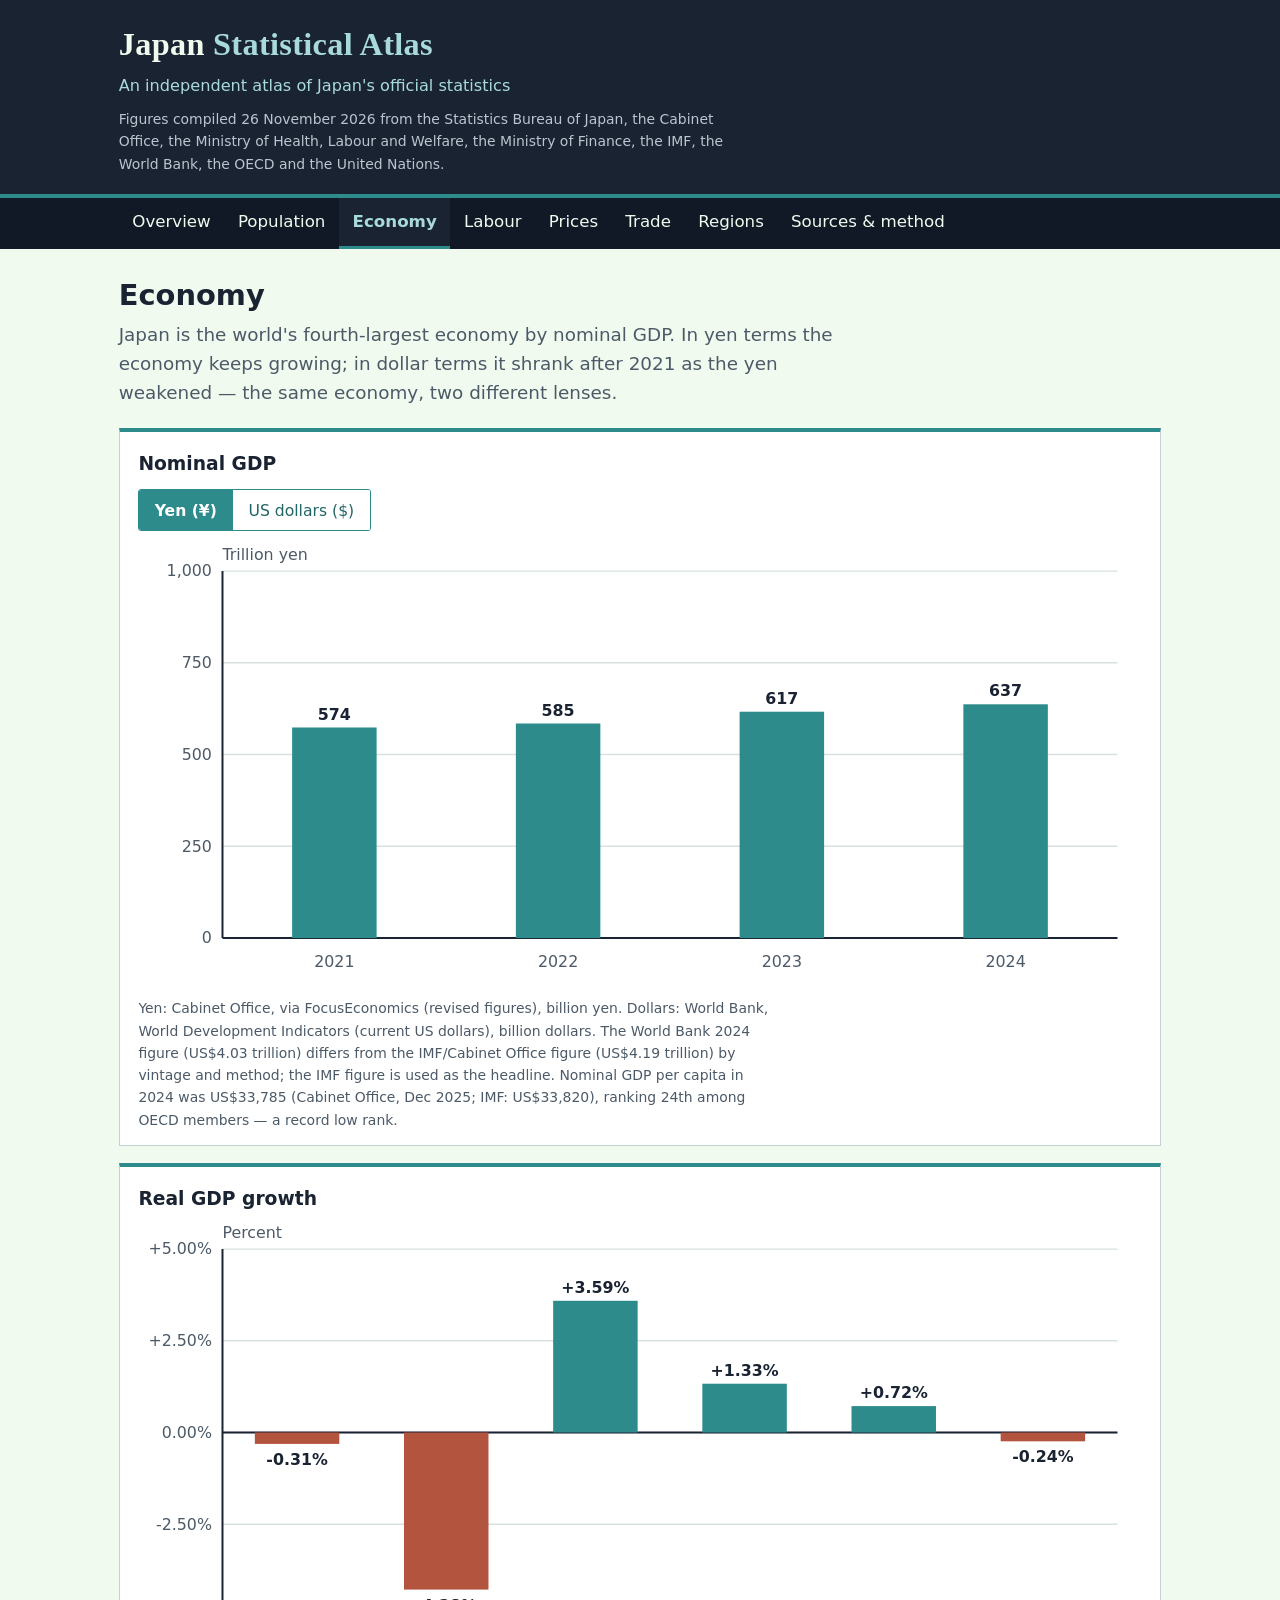
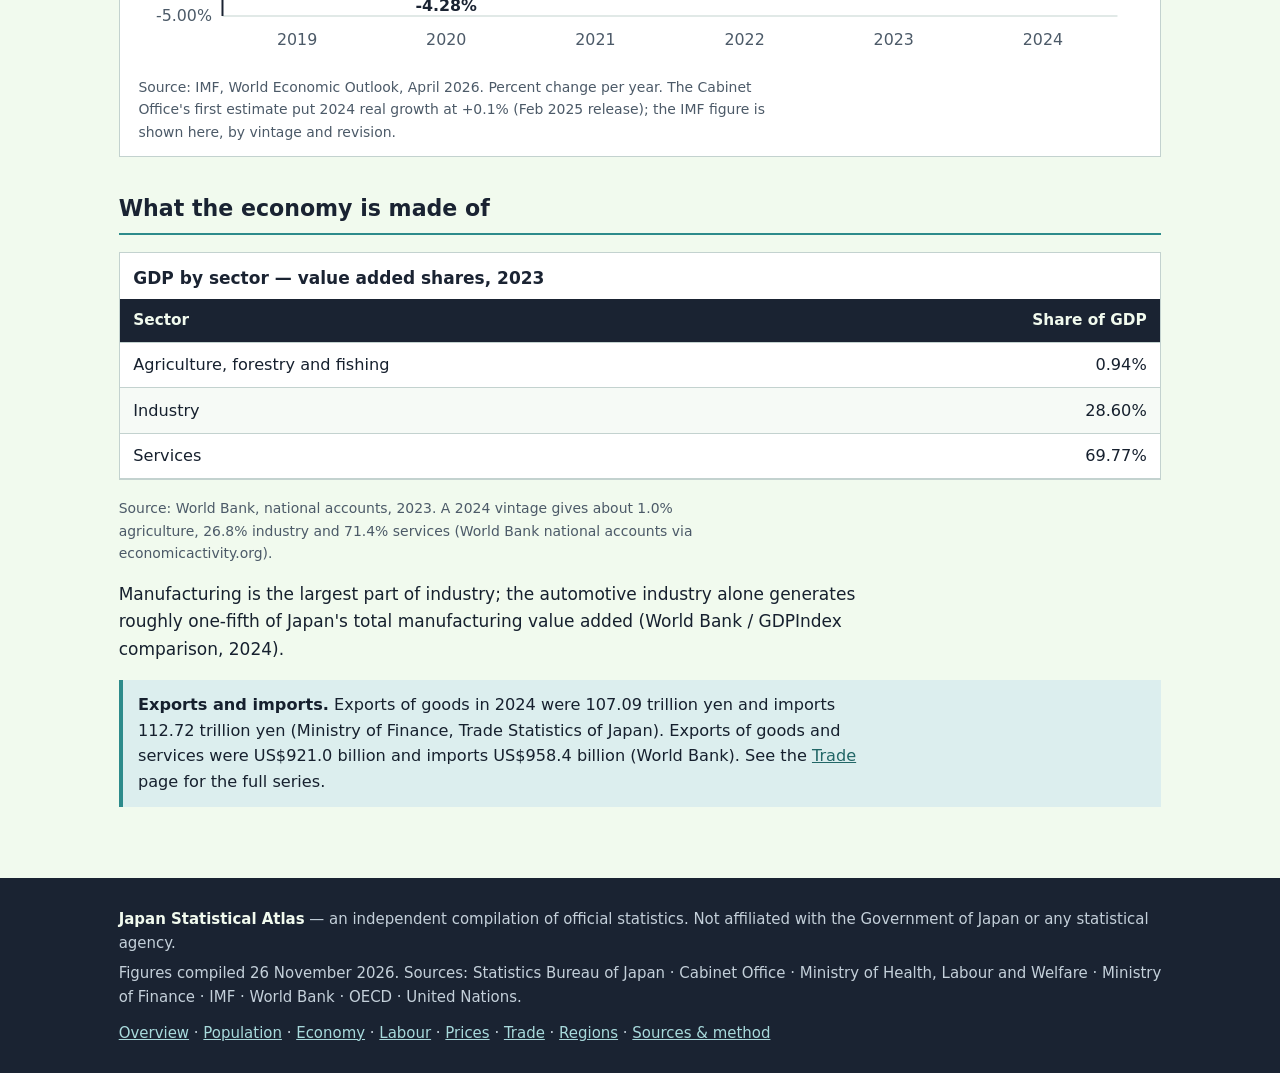
==== app/economy.html @ 835d867d "Japan Statistical Atlas: national statistics site (overview, population, economy, labour, prices, tr" ====
<!DOCTYPE html>
<html lang="en">
<head>
<meta charset="utf-8">
<meta name="viewport" content="width=device-width, initial-scale=1">
<title>Economy — Japan Statistical Atlas</title>
<link rel="stylesheet" href="style.css">
</head>
<body>
<header class="masthead">
  <div class="wrap">
    <p class="wordmark">Japan <span class="atlas">Statistical Atlas</span></p>
    <p class="tagline">An independent atlas of Japan's official statistics</p>
    <p class="meta">Figures compiled 26 November 2026 from the Statistics Bureau of Japan, the Cabinet Office, the Ministry of Health, Labour and Welfare, the Ministry of Finance, the IMF, the World Bank, the OECD and the United Nations.</p>
  </div>
</header>
<nav class="mainnav" aria-label="Main navigation">
  <div class="wrap">
    <button class="nav-toggle" type="button" aria-expanded="false">Menu ☰</button>
    <ul class="nav-list">
      <li><a href="index.html">Overview</a></li>
      <li><a href="population.html">Population</a></li>
      <li><a href="economy.html" aria-current="page">Economy</a></li>
      <li><a href="labour.html">Labour</a></li>
      <li><a href="prices.html">Prices</a></li>
      <li><a href="trade.html">Trade</a></li>
      <li><a href="regions.html">Regions</a></li>
      <li><a href="sources.html">Sources &amp; method</a></li>
    </ul>
  </div>
</nav>
<main>
  <div class="wrap">
    <h1>Economy</h1>
    <p class="lede">Japan is the world's fourth-largest economy by nominal GDP. In yen terms the economy keeps growing; in dollar terms it shrank after 2021 as the yen weakened — the same economy, two different lenses.</p>

    <div class="chart-box">
      <h3>Nominal GDP</h3>
      <div class="seg" id="seg-gdp" role="group" aria-label="Choose currency">
        <button type="button" data-mode="jpy" aria-pressed="true">Yen (¥)</button>
        <button type="button" data-mode="usd" aria-pressed="false">US dollars ($)</button>
      </div>
      <div id="chart-gdp"></div>
      <p class="src">Yen: Cabinet Office, via FocusEconomics (revised figures), billion yen. Dollars: World Bank, World Development Indicators (current US dollars), billion dollars. The World Bank 2024 figure (US$4.03 trillion) differs from the IMF/Cabinet Office figure (US$4.19 trillion) by vintage and method; the IMF figure is used as the headline. Nominal GDP per capita in 2024 was US$33,785 (Cabinet Office, Dec 2025; IMF: US$33,820), ranking 24th among OECD members — a record low rank.</p>
    </div>

    <div class="chart-box">
      <h3>Real GDP growth</h3>
      <div id="chart-growth"></div>
      <p class="src">Source: IMF, World Economic Outlook, April 2026. Percent change per year. The Cabinet Office's first estimate put 2024 real growth at +0.1% (Feb 2025 release); the IMF figure is shown here, by vintage and revision.</p>
    </div>

    <h2>What the economy is made of</h2>
    <div class="table-scroll">
      <table>
        <caption>GDP by sector — value added shares, 2023</caption>
        <thead><tr><th>Sector</th><th class="num">Share of GDP</th></tr></thead>
        <tbody>
          <tr><td>Agriculture, forestry and fishing</td><td class="num">0.94%</td></tr>
          <tr><td>Industry</td><td class="num">28.60%</td></tr>
          <tr><td>Services</td><td class="num">69.77%</td></tr>
        </tbody>
      </table>
    </div>
    <p class="src">Source: World Bank, national accounts, 2023. A 2024 vintage gives about 1.0% agriculture, 26.8% industry and 71.4% services (World Bank national accounts via economicactivity.org).</p>
    <p>Manufacturing is the largest part of industry; the automotive industry alone generates roughly one-fifth of Japan's total manufacturing value added (World Bank / GDPIndex comparison, 2024).</p>

    <div class="note">
      <p><strong>Exports and imports.</strong> Exports of goods in 2024 were 107.09 trillion yen and imports 112.72 trillion yen (Ministry of Finance, Trade Statistics of Japan). Exports of goods and services were US$921.0 billion and imports US$958.4 billion (World Bank). See the <a href="trade.html">Trade</a> page for the full series.</p>
    </div>
  </div>
</main>
<footer class="site-footer">
  <div class="wrap">
    <p><strong>Japan Statistical Atlas</strong> — an independent compilation of official statistics. Not affiliated with the Government of Japan or any statistical agency.</p>
    <p>Figures compiled 26 November 2026. Sources: Statistics Bureau of Japan · Cabinet Office · Ministry of Health, Labour and Welfare · Ministry of Finance · IMF · World Bank · OECD · United Nations.</p>
    <nav aria-label="Footer navigation"><a href="index.html">Overview</a> · <a href="population.html">Population</a> · <a href="economy.html">Economy</a> · <a href="labour.html">Labour</a> · <a href="prices.html">Prices</a> · <a href="trade.html">Trade</a> · <a href="regions.html">Regions</a> · <a href="sources.html">Sources &amp; method</a></nav>
  </div>
</footer>
<script src="data.js"></script>
<script src="site.js"></script>
</body>
</html>
---- app/style.css ----
/* Japan Statistical Atlas — Ocean Depths theme.
   Deep Navy #1a2332, Teal #2d8b8b, Seafoam #a8dadc, Cream #f1faee.
   System fonts only. No external resources. */
:root {
  --navy: #1a2332;
  --navy-deep: #111927;
  --teal: #2d8b8b;
  --teal-dark: #216666;
  --seafoam: #a8dadc;
  --seafoam-pale: #dceeee;
  --cream: #f1faee;
  --paper: #ffffff;
  --ink: #16202e;
  --muted: #4c5a68;
  --line: #c3d2cf;
  --serif: Georgia, "Times New Roman", serif;
  --sans: "DejaVu Sans", system-ui, -apple-system, "Segoe UI", sans-serif;
}
* { box-sizing: border-box; }
html { font-size: 17px; }
body {
  margin: 0;
  font-family: var(--sans);
  font-size: 1rem;
  line-height: 1.6;
  color: var(--ink);
  background: var(--cream);
}
a { color: var(--teal-dark); }
a:focus-visible, button:focus-visible, input:focus-visible, th:focus-visible {
  outline: 3px solid var(--teal);
  outline-offset: 2px;
}

/* Masthead */
.masthead {
  background: var(--navy);
  color: var(--cream);
  border-bottom: 4px solid var(--teal);
}
.masthead .wrap { padding-top: 1.1rem; padding-bottom: 1.1rem; }
.wordmark {
  font-family: var(--serif);
  font-size: 1.9rem;
  font-weight: 700;
  letter-spacing: .01em;
  margin: 0;
  color: var(--cream);
}
.wordmark .atlas { color: var(--seafoam); }
.tagline {
  margin: .15rem 0 0;
  font-size: .95rem;
  color: var(--seafoam);
}
.masthead .meta {
  margin: .55rem 0 0;
  font-size: .82rem;
  color: #b9c6cf;
}

/* Navigation */
.mainnav {
  background: var(--navy-deep);
  color: var(--cream);
}
.mainnav .wrap {
  display: flex;
  align-items: center;
  gap: .25rem;
  padding-top: 0;
  padding-bottom: 0;
}
.nav-toggle {
  display: none;
  background: none;
  border: 1px solid var(--seafoam);
  color: var(--cream);
  font: inherit;
  font-size: .95rem;
  padding: .45rem .8rem;
  margin: .5rem 0;
  cursor: pointer;
  border-radius: 3px;
}
.nav-list {
  list-style: none;
  margin: 0;
  padding: 0;
  display: flex;
  flex-wrap: wrap;
}
.nav-list a {
  display: block;
  padding: .65rem .8rem;
  color: var(--cream);
  text-decoration: none;
  font-size: .98rem;
  border-bottom: 3px solid transparent;
}
.nav-list a:hover { background: var(--navy); color: var(--seafoam); }
.nav-list a[aria-current="page"] {
  border-bottom-color: var(--teal);
  background: var(--navy);
  color: var(--seafoam);
  font-weight: 700;
}

/* Layout */
.wrap { max-width: 1080px; margin: 0 auto; padding: 0 1.1rem; }
main .wrap { padding-top: 1.4rem; padding-bottom: 2.2rem; }
h1 {
  font-size: 1.7rem;
  line-height: 1.25;
  margin: .2rem 0 .4rem;
  color: var(--navy);
}
h2 {
  font-size: 1.3rem;
  color: var(--navy);
  margin: 2rem 0 .5rem;
  padding-bottom: .35rem;
  border-bottom: 2px solid var(--teal);
}
h3 { font-size: 1.1rem; color: var(--navy); margin: 1.4rem 0 .4rem; }
.lede { font-size: 1.08rem; color: var(--muted); max-width: 62ch; margin: .2rem 0 1.2rem; }
p { max-width: 72ch; }
.rule-teal { border: 0; border-top: 2px solid var(--teal); margin: 1.6rem 0; }
.src {
  font-size: .82rem;
  color: var(--muted);
  margin: .4rem 0 0;
}
.note {
  background: var(--seafoam-pale);
  border-left: 4px solid var(--teal);
  padding: .7rem .9rem;
  margin: 1rem 0;
  font-size: .95rem;
}
.note p { margin: 0; }

/* Key indicators */
.kpi-grid {
  display: grid;
  grid-template-columns: repeat(4, 1fr);
  gap: 0;
  border: 1px solid var(--line);
  background: var(--paper);
  margin: 1rem 0 1.6rem;
}
.kpi {
  padding: .9rem 1rem .8rem;
  border-right: 1px solid var(--line);
  border-bottom: 1px solid var(--line);
}
.kpi:nth-child(4n) { border-right: 0; }
.kpi .value {
  font-size: 1.85rem;
  font-weight: 700;
  color: var(--navy);
  line-height: 1.15;
  letter-spacing: -.01em;
}
.kpi .value small { font-size: 1rem; font-weight: 700; }
.kpi .label { font-size: .92rem; font-weight: 700; color: var(--teal-dark); margin-top: .1rem; }
.kpi .change { font-size: .85rem; color: var(--muted); }
.kpi .src { font-size: .75rem; }

/* Charts */
.chart-box {
  background: var(--paper);
  border: 1px solid var(--line);
  border-top: 4px solid var(--teal);
  padding: 1rem 1.1rem .8rem;
  margin: 1rem 0;
}
.chart-box h3 { margin-top: 0; }
.chart-box svg { display: block; width: 100%; height: auto; }
.chart-row { display: grid; grid-template-columns: 1fr 1fr; gap: 1.2rem; }
.chart-row .chart-box { margin: 0; }

/* Segmented toggle controls */
.seg { display: inline-flex; flex-wrap: wrap; gap: 0; margin: .2rem 0 .6rem; border: 1px solid var(--teal); border-radius: 3px; overflow: hidden; }
.seg button {
  font: inherit;
  font-size: .92rem;
  padding: .45rem .9rem;
  background: var(--paper);
  color: var(--teal-dark);
  border: 0;
  border-right: 1px solid var(--teal);
  cursor: pointer;
}
.seg button:last-child { border-right: 0; }
.seg button[aria-pressed="true"] { background: var(--teal); color: #fff; font-weight: 700; }
.seg button:hover { background: var(--seafoam-pale); }
.seg button[aria-pressed="true"]:hover { background: var(--teal-dark); }

/* Tables */
.table-scroll { overflow-x: auto; margin: 1rem 0; border: 1px solid var(--line); }
table { border-collapse: collapse; width: 100%; background: var(--paper); font-size: .95rem; }
caption {
  text-align: left;
  font-weight: 700;
  color: var(--navy);
  padding: .7rem .8rem .4rem;
  background: var(--paper);
  font-size: 1rem;
}
th, td { padding: .55rem .8rem; text-align: left; border-bottom: 1px solid var(--line); vertical-align: top; }
thead th {
  background: var(--navy);
  color: var(--cream);
  font-size: .9rem;
  white-space: nowrap;
}
tbody tr:nth-child(even) td { background: #f6faf6; }
td.num, th.num { text-align: right; font-variant-numeric: tabular-nums; }
th.sortable { cursor: pointer; }
th.sortable:hover { background: var(--teal-dark); }
th.sortable::after { content: " \21C5"; color: var(--seafoam); font-size: .8em; }
tfoot td { font-weight: 700; background: var(--seafoam-pale); }

/* Filter */
.filter-row { display: flex; gap: .6rem; align-items: center; flex-wrap: wrap; margin: .8rem 0 .2rem; }
.filter-row label { font-weight: 700; color: var(--navy); }
.filter-row input {
  font: inherit;
  font-size: 1rem;
  padding: .45rem .7rem;
  border: 1px solid var(--teal);
  border-radius: 3px;
  background: var(--paper);
  min-width: 16rem;
}
.filter-count { font-size: .9rem; color: var(--muted); }

/* Two-column text */
.cols { display: grid; grid-template-columns: 1fr 1fr; gap: 1.4rem; }
.cols > div { min-width: 0; }

/* Updates strip */
.updates {
  border: 1px solid var(--line);
  border-left: 4px solid var(--teal);
  background: var(--paper);
  padding: .8rem 1rem;
  margin: 1rem 0;
}
.updates h3 { margin-top: 0; }
.updates ul { margin: .3rem 0 0; padding-left: 1.2rem; }
.updates li { margin: .25rem 0; font-size: .95rem; }

/* Footer */
.site-footer {
  background: var(--navy);
  color: #c4d0da;
  font-size: .88rem;
  margin-top: 1rem;
}
.site-footer .wrap { padding-top: 1.4rem; padding-bottom: 1.6rem; }
.site-footer strong { color: var(--cream); }
.site-footer p { margin: .35rem 0; max-width: none; }
.site-footer nav { margin-top: .7rem; }
.site-footer a { color: var(--seafoam); }

/* Phone layout */
@media (max-width: 760px) {
  html { font-size: 16px; }
  .wordmark { font-size: 1.55rem; }
  .nav-toggle { display: block; }
  .mainnav .wrap { flex-direction: column; align-items: stretch; }
  .nav-list { display: none; flex-direction: column; }
  .mainnav.open .nav-list { display: flex; }
  .nav-list a { padding: .6rem .4rem; border-bottom: 1px solid var(--navy); }
  .kpi-grid { grid-template-columns: 1fr 1fr; }
  .kpi:nth-child(4n) { border-right: 1px solid var(--line); }
  .kpi:nth-child(2n) { border-right: 0; }
  .chart-row, .cols { grid-template-columns: 1fr; }
  .filter-row input { min-width: 0; flex: 1; }
}
@media (prefers-reduced-motion: reduce) {
  * { transition: none !important; }
}
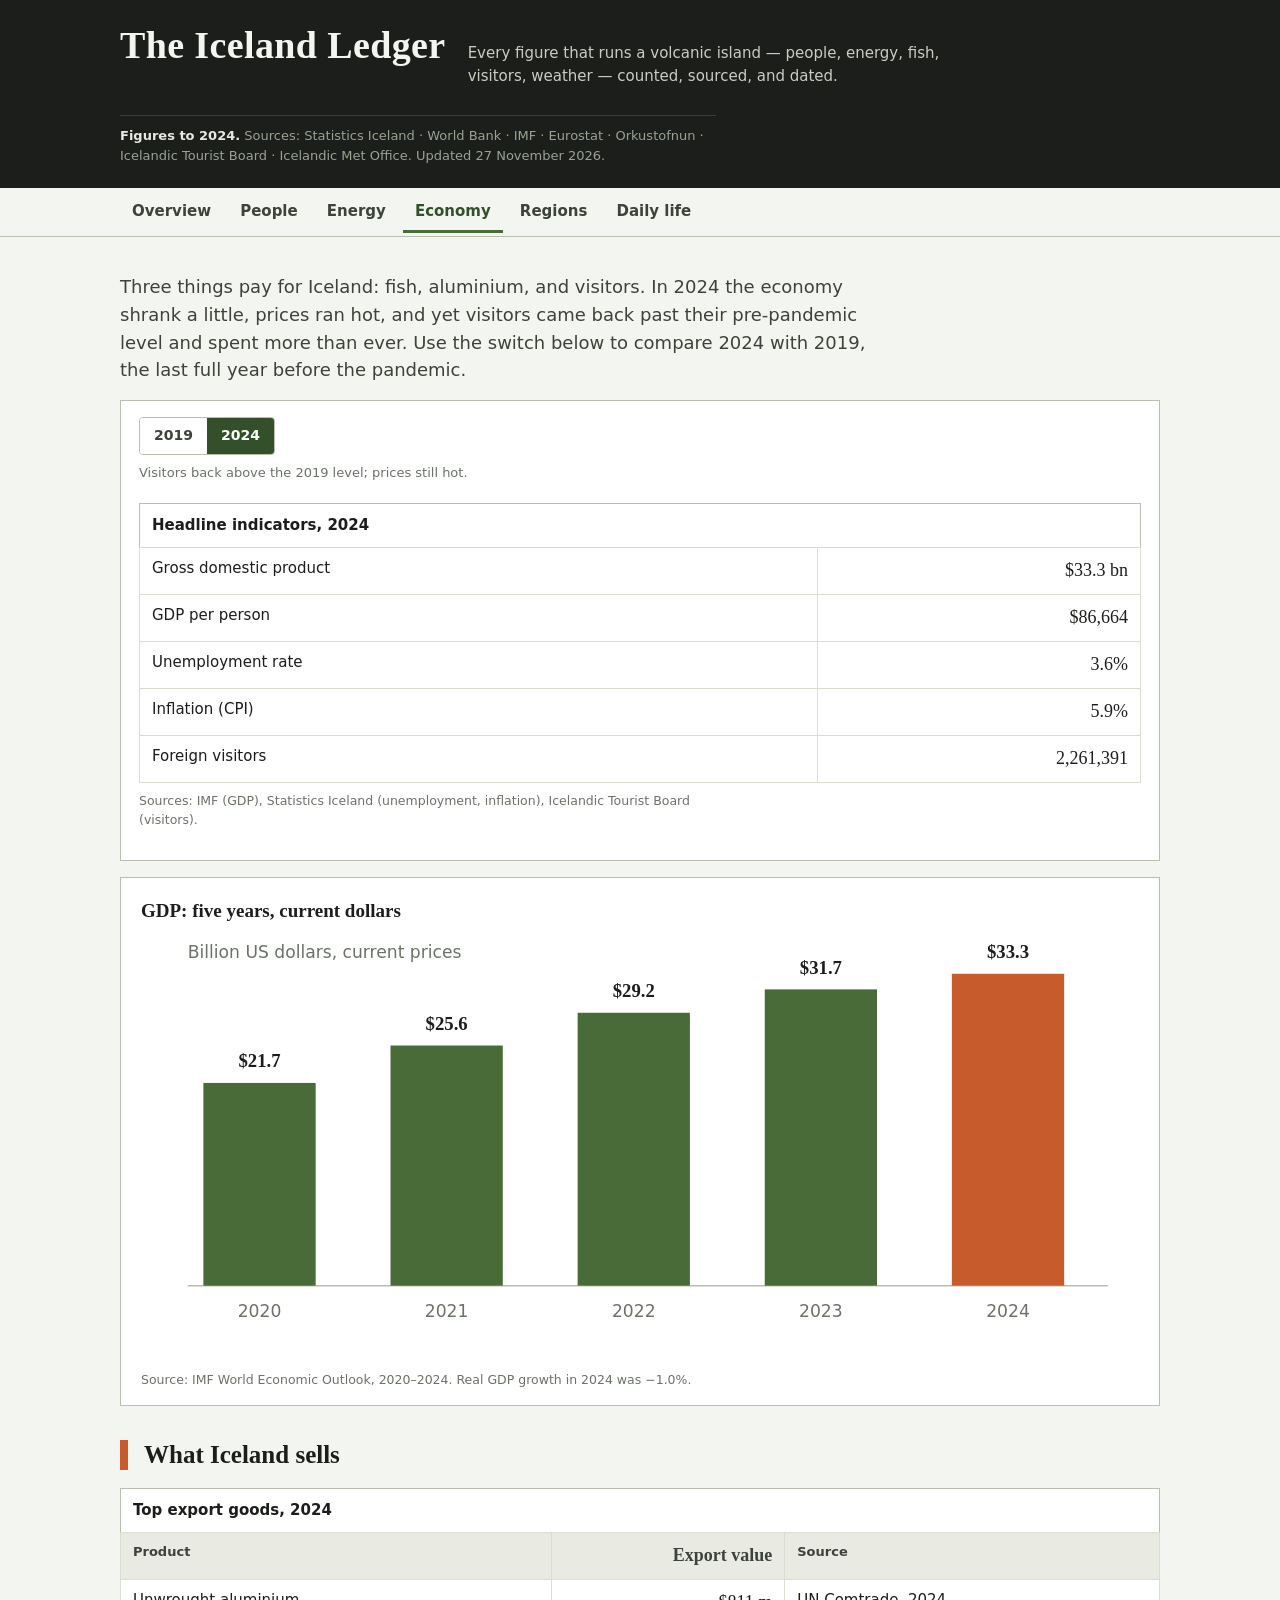
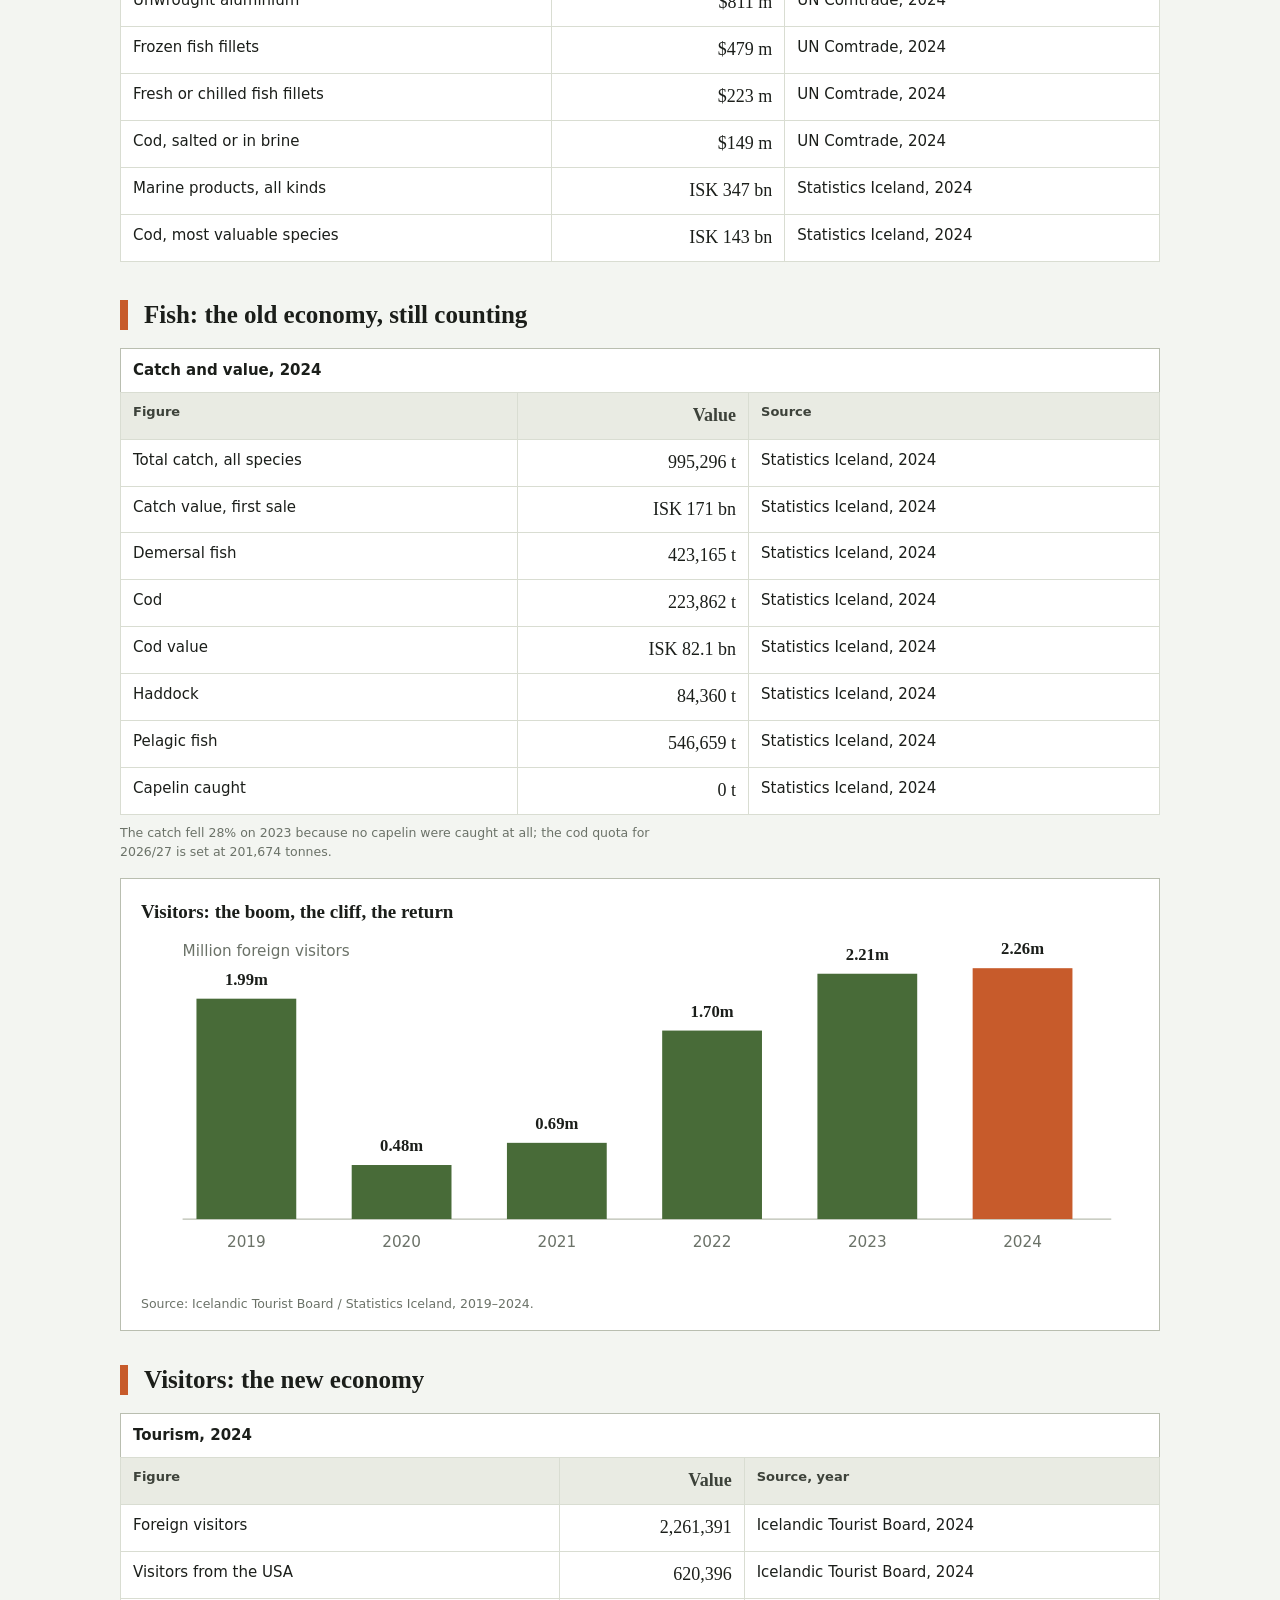
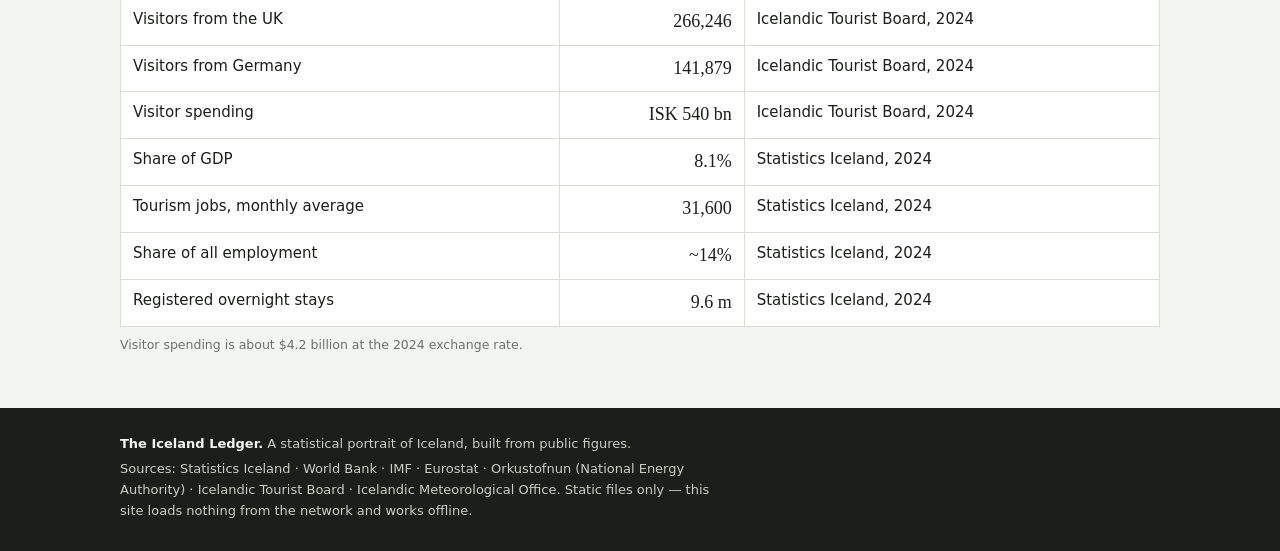
==== commit d13169c4: "The Iceland Ledger v2: full rewrite — Iceland instead of Japan, new Basalt & Moss design, six pages" ====
--- a/app/economy.html
+++ b/app/economy.html
@@ -3,81 +3,161 @@
 <head>
 <meta charset="utf-8">
 <meta name="viewport" content="width=device-width, initial-scale=1">
-<title>Economy — Japan Statistical Atlas</title>
+<title>Economy — The Iceland Ledger</title>
 <link rel="stylesheet" href="style.css">
+<script type="module" src="site.js"></script>
 </head>
 <body>
 <header class="masthead">
   <div class="wrap">
-    <p class="wordmark">Japan <span class="atlas">Statistical Atlas</span></p>
-    <p class="tagline">An independent atlas of Japan's official statistics</p>
-    <p class="meta">Figures compiled 26 November 2026 from the Statistics Bureau of Japan, the Cabinet Office, the Ministry of Health, Labour and Welfare, the Ministry of Finance, the IMF, the World Bank, the OECD and the United Nations.</p>
+    <h1>The Iceland Ledger</h1>
+    <p class="tagline">Every figure that runs a volcanic island — people, energy, fish, visitors, weather — counted, sourced, and dated.</p>
+    <p class="dateline"><b>Figures to 2024.</b> Sources: Statistics Iceland · World Bank · IMF · Eurostat · Orkustofnun · Icelandic Tourist Board · Icelandic Met Office. Updated 27 November 2026.</p>
   </div>
 </header>
-<nav class="mainnav" aria-label="Main navigation">
+<nav class="nav" aria-label="Sections">
   <div class="wrap">
-    <button class="nav-toggle" type="button" aria-expanded="false">Menu ☰</button>
-    <ul class="nav-list">
-      <li><a href="index.html">Overview</a></li>
-      <li><a href="population.html">Population</a></li>
-      <li><a href="economy.html" aria-current="page">Economy</a></li>
-      <li><a href="labour.html">Labour</a></li>
-      <li><a href="prices.html">Prices</a></li>
-      <li><a href="trade.html">Trade</a></li>
-      <li><a href="regions.html">Regions</a></li>
-      <li><a href="sources.html">Sources &amp; method</a></li>
-    </ul>
+    <button class="menubtn" aria-expanded="false">Sections</button>
+    <div class="links">
+      <a href="index.html">Overview</a>
+      <a href="people.html">People</a>
+      <a href="energy.html">Energy</a>
+      <a href="economy.html" aria-current="page">Economy</a>
+      <a href="regions.html">Regions</a>
+      <a href="life.html">Daily life</a>
+    </div>
   </div>
 </nav>
 <main>
   <div class="wrap">
-    <h1>Economy</h1>
-    <p class="lede">Japan is the world's fourth-largest economy by nominal GDP. In yen terms the economy keeps growing; in dollar terms it shrank after 2021 as the yen weakened — the same economy, two different lenses.</p>
+    <p class="lede">Three things pay for Iceland: fish, aluminium, and visitors. In 2024 the economy shrank a little, prices ran hot, and yet visitors came back past their pre-pandemic level and spent more than ever. Use the switch below to compare 2024 with 2019, the last full year before the pandemic.</p>
 
-    <div class="chart-box">
-      <h3>Nominal GDP</h3>
-      <div class="seg" id="seg-gdp" role="group" aria-label="Choose currency">
-        <button type="button" data-mode="jpy" aria-pressed="true">Yen (¥)</button>
-        <button type="button" data-mode="usd" aria-pressed="false">US dollars ($)</button>
+    <div class="tool">
+      <span class="seg" role="group" aria-label="Choose year">
+        <button type="button" data-year="2019" aria-pressed="false">2019</button>
+        <button type="button" data-year="2024" aria-pressed="true">2024</button>
+      </span>
+      <p class="small" id="y-note">Visitors back above the 2019 level; prices still hot.</p>
+      <div class="scrollx">
+      <table class="ledger">
+        <caption>Headline indicators, <span id="y-year">2024</span></caption>
+        <tbody>
+          <tr><td>Gross domestic product</td><td class="num" id="y-gdp">$33.3 bn</td></tr>
+          <tr><td>GDP per person</td><td class="num" id="y-gdppc">$86,664</td></tr>
+          <tr><td>Unemployment rate</td><td class="num" id="y-unemp">3.6%</td></tr>
+          <tr><td>Inflation (CPI)</td><td class="num" id="y-cpi">5.9%</td></tr>
+          <tr><td>Foreign visitors</td><td class="num" id="y-visitors">2,261,391</td></tr>
+        </tbody>
+      </table>
       </div>
-      <div id="chart-gdp"></div>
-      <p class="src">Yen: Cabinet Office, via FocusEconomics (revised figures), billion yen. Dollars: World Bank, World Development Indicators (current US dollars), billion dollars. The World Bank 2024 figure (US$4.03 trillion) differs from the IMF/Cabinet Office figure (US$4.19 trillion) by vintage and method; the IMF figure is used as the headline. Nominal GDP per capita in 2024 was US$33,785 (Cabinet Office, Dec 2025; IMF: US$33,820), ranking 24th among OECD members — a record low rank.</p>
+      <p class="source">Sources: IMF (GDP), Statistics Iceland (unemployment, inflation), Icelandic Tourist Board (visitors).</p>
     </div>
 
-    <div class="chart-box">
-      <h3>Real GDP growth</h3>
-      <div id="chart-growth"></div>
-      <p class="src">Source: IMF, World Economic Outlook, April 2026. Percent change per year. The Cabinet Office's first estimate put 2024 real growth at +0.1% (Feb 2025 release); the IMF figure is shown here, by vintage and revision.</p>
+    <div class="chart">
+      <h3>GDP: five years, current dollars</h3>
+      <svg viewBox="0 0 640 280" role="img" aria-label="Bar chart: Iceland GDP in billions of dollars, 2020 21.7, 2021 25.6, 2022 29.2, 2023 31.7, 2024 33.3">
+        <line x1="30" y1="230" x2="620" y2="230" stroke="#b9beb0" stroke-width="1"/>
+        <g fill="#486b38">
+          <rect x="40" y="100" width="72" height="130"/><rect x="160" y="76" width="72" height="154"/>
+          <rect x="280" y="55" width="72" height="175"/><rect x="400" y="40" width="72" height="190"/>
+          <rect x="520" y="30" width="72" height="200" fill="#c75b2b"/>
+        </g>
+        <g class="bar-value" text-anchor="middle">
+          <text x="76" y="90">$21.7</text><text x="196" y="66">$25.6</text><text x="316" y="45">$29.2</text>
+          <text x="436" y="30">$31.7</text><text x="556" y="20">$33.3</text>
+        </g>
+        <g class="axis" text-anchor="middle">
+          <text x="76" y="250">2020</text><text x="196" y="250">2021</text><text x="316" y="250">2022</text>
+          <text x="436" y="250">2023</text><text x="556" y="250">2024</text>
+        </g>
+        <text class="axis" x="30" y="20">Billion US dollars, current prices</text>
+      </svg>
+      <p class="chart-src">Source: IMF World Economic Outlook, 2020–2024. Real GDP growth in 2024 was −1.0%.</p>
     </div>
 
-    <h2>What the economy is made of</h2>
-    <div class="table-scroll">
-      <table>
-        <caption>GDP by sector — value added shares, 2023</caption>
-        <thead><tr><th>Sector</th><th class="num">Share of GDP</th></tr></thead>
-        <tbody>
-          <tr><td>Agriculture, forestry and fishing</td><td class="num">0.94%</td></tr>
-          <tr><td>Industry</td><td class="num">28.60%</td></tr>
-          <tr><td>Services</td><td class="num">69.77%</td></tr>
-        </tbody>
-      </table>
+    <h2>What Iceland sells</h2>
+    <div class="scrollx">
+    <table class="ledger">
+      <caption>Top export goods, 2024</caption>
+      <thead><tr><th>Product</th><th class="num">Export value</th><th>Source</th></tr></thead>
+      <tbody>
+        <tr><td>Unwrought aluminium</td><td class="num">$811 m</td><td>UN Comtrade, 2024</td></tr>
+        <tr><td>Frozen fish fillets</td><td class="num">$479 m</td><td>UN Comtrade, 2024</td></tr>
+        <tr><td>Fresh or chilled fish fillets</td><td class="num">$223 m</td><td>UN Comtrade, 2024</td></tr>
+        <tr><td>Cod, salted or in brine</td><td class="num">$149 m</td><td>UN Comtrade, 2024</td></tr>
+        <tr><td>Marine products, all kinds</td><td class="num">ISK 347 bn</td><td>Statistics Iceland, 2024</td></tr>
+        <tr><td>Cod, most valuable species</td><td class="num">ISK 143 bn</td><td>Statistics Iceland, 2024</td></tr>
+      </tbody>
+    </table>
     </div>
-    <p class="src">Source: World Bank, national accounts, 2023. A 2024 vintage gives about 1.0% agriculture, 26.8% industry and 71.4% services (World Bank national accounts via economicactivity.org).</p>
-    <p>Manufacturing is the largest part of industry; the automotive industry alone generates roughly one-fifth of Japan's total manufacturing value added (World Bank / GDPIndex comparison, 2024).</p>
 
-    <div class="note">
-      <p><strong>Exports and imports.</strong> Exports of goods in 2024 were 107.09 trillion yen and imports 112.72 trillion yen (Ministry of Finance, Trade Statistics of Japan). Exports of goods and services were US$921.0 billion and imports US$958.4 billion (World Bank). See the <a href="trade.html">Trade</a> page for the full series.</p>
+    <h2>Fish: the old economy, still counting</h2>
+    <div class="scrollx">
+    <table class="ledger">
+      <caption>Catch and value, 2024</caption>
+      <thead><tr><th>Figure</th><th class="num">Value</th><th>Source</th></tr></thead>
+      <tbody>
+        <tr><td>Total catch, all species</td><td class="num">995,296 t</td><td>Statistics Iceland, 2024</td></tr>
+        <tr><td>Catch value, first sale</td><td class="num">ISK 171 bn</td><td>Statistics Iceland, 2024</td></tr>
+        <tr><td>Demersal fish</td><td class="num">423,165 t</td><td>Statistics Iceland, 2024</td></tr>
+        <tr><td>Cod</td><td class="num">223,862 t</td><td>Statistics Iceland, 2024</td></tr>
+        <tr><td>Cod value</td><td class="num">ISK 82.1 bn</td><td>Statistics Iceland, 2024</td></tr>
+        <tr><td>Haddock</td><td class="num">84,360 t</td><td>Statistics Iceland, 2024</td></tr>
+        <tr><td>Pelagic fish</td><td class="num">546,659 t</td><td>Statistics Iceland, 2024</td></tr>
+        <tr><td>Capelin caught</td><td class="num">0 t</td><td>Statistics Iceland, 2024</td></tr>
+      </tbody>
+    </table>
     </div>
+    <p class="source">The catch fell 28% on 2023 because no capelin were caught at all; the cod quota for 2026/27 is set at 201,674 tonnes.</p>
+
+    <div class="chart">
+      <h3>Visitors: the boom, the cliff, the return</h3>
+      <svg viewBox="0 0 720 260" role="img" aria-label="Bar chart: foreign visitors in millions, 2019 1.99, 2020 0.48, 2021 0.69, 2022 1.70, 2023 2.21, 2024 2.26">
+        <line x1="30" y1="210" x2="700" y2="210" stroke="#b9beb0" stroke-width="1"/>
+        <g fill="#486b38">
+          <rect x="40" y="51" width="72" height="159"/><rect x="152" y="171" width="72" height="39"/>
+          <rect x="264" y="155" width="72" height="55"/><rect x="376" y="74" width="72" height="136"/>
+          <rect x="488" y="33" width="72" height="177"/><rect x="600" y="29" width="72" height="181" fill="#c75b2b"/>
+        </g>
+        <g class="bar-value" text-anchor="middle">
+          <text x="76" y="41">1.99m</text><text x="188" y="161">0.48m</text><text x="300" y="145">0.69m</text>
+          <text x="412" y="64">1.70m</text><text x="524" y="23">2.21m</text><text x="636" y="19">2.26m</text>
+        </g>
+        <g class="axis" text-anchor="middle">
+          <text x="76" y="230">2019</text><text x="188" y="230">2020</text><text x="300" y="230">2021</text>
+          <text x="412" y="230">2022</text><text x="524" y="230">2023</text><text x="636" y="230">2024</text>
+        </g>
+        <text class="axis" x="30" y="20">Million foreign visitors</text>
+      </svg>
+      <p class="chart-src">Source: Icelandic Tourist Board / Statistics Iceland, 2019–2024.</p>
+    </div>
+
+    <h2>Visitors: the new economy</h2>
+    <div class="scrollx">
+    <table class="ledger">
+      <caption>Tourism, 2024</caption>
+      <thead><tr><th>Figure</th><th class="num">Value</th><th>Source, year</th></tr></thead>
+      <tbody>
+        <tr><td>Foreign visitors</td><td class="num">2,261,391</td><td>Icelandic Tourist Board, 2024</td></tr>
+        <tr><td>Visitors from the USA</td><td class="num">620,396</td><td>Icelandic Tourist Board, 2024</td></tr>
+        <tr><td>Visitors from the UK</td><td class="num">266,246</td><td>Icelandic Tourist Board, 2024</td></tr>
+        <tr><td>Visitors from Germany</td><td class="num">141,879</td><td>Icelandic Tourist Board, 2024</td></tr>
+        <tr><td>Visitor spending</td><td class="num">ISK 540 bn</td><td>Icelandic Tourist Board, 2024</td></tr>
+        <tr><td>Share of GDP</td><td class="num">8.1%</td><td>Statistics Iceland, 2024</td></tr>
+        <tr><td>Tourism jobs, monthly average</td><td class="num">31,600</td><td>Statistics Iceland, 2024</td></tr>
+        <tr><td>Share of all employment</td><td class="num">~14%</td><td>Statistics Iceland, 2024</td></tr>
+        <tr><td>Registered overnight stays</td><td class="num">9.6 m</td><td>Statistics Iceland, 2024</td></tr>
+      </tbody>
+    </table>
+    </div>
+    <p class="source">Visitor spending is about $4.2 billion at the 2024 exchange rate.</p>
   </div>
 </main>
-<footer class="site-footer">
+<footer class="pagefoot">
   <div class="wrap">
-    <p><strong>Japan Statistical Atlas</strong> — an independent compilation of official statistics. Not affiliated with the Government of Japan or any statistical agency.</p>
-    <p>Figures compiled 26 November 2026. Sources: Statistics Bureau of Japan · Cabinet Office · Ministry of Health, Labour and Welfare · Ministry of Finance · IMF · World Bank · OECD · United Nations.</p>
-    <nav aria-label="Footer navigation"><a href="index.html">Overview</a> · <a href="population.html">Population</a> · <a href="economy.html">Economy</a> · <a href="labour.html">Labour</a> · <a href="prices.html">Prices</a> · <a href="trade.html">Trade</a> · <a href="regions.html">Regions</a> · <a href="sources.html">Sources &amp; method</a></nav>
+    <p><b>The Iceland Ledger.</b> A statistical portrait of Iceland, built from public figures.</p>
+    <p>Sources: Statistics Iceland · World Bank · IMF · Eurostat · Orkustofnun (National Energy Authority) · Icelandic Tourist Board · Icelandic Meteorological Office. Static files only — this site loads nothing from the network and works offline.</p>
   </div>
 </footer>
-<script src="data.js"></script>
-<script src="site.js"></script>
 </body>
 </html>
--- a/app/style.css
+++ b/app/style.css
@@ -1,285 +1,287 @@
-/* Japan Statistical Atlas — Ocean Depths theme.
-   Deep Navy #1a2332, Teal #2d8b8b, Seafoam #a8dadc, Cream #f1faee.
-   System fonts only. No external resources. */
+/* The Iceland Ledger — "Basalt & Moss" theme.
+   Paper: pale moss-grey. Ink: basalt. One bold accent only: ember,
+   spent on the hero figure and the section ticks. Display type is
+   Georgia (system serif, ledger character); body is the system sans. */
+
 :root {
-  --navy: #1a2332;
-  --navy-deep: #111927;
-  --teal: #2d8b8b;
-  --teal-dark: #216666;
-  --seafoam: #a8dadc;
-  --seafoam-pale: #dceeee;
-  --cream: #f1faee;
-  --paper: #ffffff;
-  --ink: #16202e;
-  --muted: #4c5a68;
-  --line: #c3d2cf;
+  --paper: #f3f5f1;
+  --card: #ffffff;
+  --ink: #1b1e1a;
+  --ink-soft: #3d423a;
+  --muted: #6b7268;
+  --moss: #486b38;
+  --moss-deep: #33502a;
+  --glacier: #7fa8bc;
+  --ember: #c75b2b;
+  --rule: #d9ddd2;
+  --rule-strong: #b9beb0;
   --serif: Georgia, "Times New Roman", serif;
-  --sans: "DejaVu Sans", system-ui, -apple-system, "Segoe UI", sans-serif;
-}
+  --sans: system-ui, -apple-system, "Segoe UI", Roboto, "Helvetica Neue", sans-serif;
+}
+
 * { box-sizing: border-box; }
-html { font-size: 17px; }
+
 body {
   margin: 0;
+  background: var(--paper);
+  color: var(--ink);
   font-family: var(--sans);
-  font-size: 1rem;
-  line-height: 1.6;
-  color: var(--ink);
-  background: var(--cream);
-}
-a { color: var(--teal-dark); }
-a:focus-visible, button:focus-visible, input:focus-visible, th:focus-visible {
-  outline: 3px solid var(--teal);
+  font-size: 16px;
+  line-height: 1.55;
+}
+
+a { color: var(--moss-deep); }
+a:focus-visible, button:focus-visible, select:focus-visible {
+  outline: 3px solid var(--moss);
   outline-offset: 2px;
 }
 
-/* Masthead */
+/* Masthead: basalt band, paper type. */
 .masthead {
-  background: var(--navy);
-  color: var(--cream);
-  border-bottom: 4px solid var(--teal);
-}
-.masthead .wrap { padding-top: 1.1rem; padding-bottom: 1.1rem; }
-.wordmark {
-  font-family: var(--serif);
-  font-size: 1.9rem;
+  background: var(--ink);
+  color: #f3f5f1;
+  padding: 26px 0 22px;
+}
+.masthead .wrap { display: flex; flex-wrap: wrap; align-items: baseline; gap: 8px 22px; }
+.masthead h1 {
+  font-family: var(--serif);
   font-weight: 700;
-  letter-spacing: .01em;
+  font-size: 38px;
+  line-height: 1.05;
   margin: 0;
-  color: var(--cream);
-}
-.wordmark .atlas { color: var(--seafoam); }
-.tagline {
-  margin: .15rem 0 0;
-  font-size: .95rem;
-  color: var(--seafoam);
-}
-.masthead .meta {
-  margin: .55rem 0 0;
-  font-size: .82rem;
-  color: #b9c6cf;
-}
-
-/* Navigation */
-.mainnav {
-  background: var(--navy-deep);
-  color: var(--cream);
-}
-.mainnav .wrap {
+  letter-spacing: 0.01em;
+}
+.masthead .tagline {
+  font-size: 15px;
+  color: #c9cec2;
+  max-width: 520px;
+}
+.masthead .dateline {
+  margin: 10px 0 0;
+  font-size: 13px;
+  color: #9aa392;
+  border-top: 1px solid #3a3f38;
+  padding-top: 10px;
+  width: 100%;
+}
+.masthead .dateline b { color: #e8e9e2; font-weight: 600; }
+
+/* Navigation: sticky, paper, hairline rule. Current page in moss. */
+.nav {
+  position: sticky;
+  top: 0;
+  z-index: 10;
+  background: var(--paper);
+  border-bottom: 1px solid var(--rule-strong);
+}
+.nav .wrap {
   display: flex;
   align-items: center;
-  gap: .25rem;
-  padding-top: 0;
-  padding-bottom: 0;
-}
-.nav-toggle {
+  gap: 4px;
+  min-height: 48px;
+}
+.nav a {
+  color: var(--ink-soft);
+  text-decoration: none;
+  font-size: 15px;
+  font-weight: 600;
+  padding: 10px 12px;
+  border-bottom: 3px solid transparent;
+}
+.nav a:hover { color: var(--ink); border-bottom-color: var(--glacier); }
+.nav a[aria-current="page"] { color: var(--moss-deep); border-bottom-color: var(--moss); }
+.nav .menubtn {
   display: none;
+  margin-left: auto;
   background: none;
-  border: 1px solid var(--seafoam);
-  color: var(--cream);
+  border: 1px solid var(--rule-strong);
+  border-radius: 4px;
   font: inherit;
-  font-size: .95rem;
-  padding: .45rem .8rem;
-  margin: .5rem 0;
+  font-size: 14px;
+  font-weight: 600;
+  padding: 6px 10px;
   cursor: pointer;
-  border-radius: 3px;
-}
-.nav-list {
-  list-style: none;
+  color: var(--ink);
+}
+
+.wrap { max-width: 1080px; margin: 0 auto; padding: 0 20px; }
+main .wrap { padding-top: 28px; padding-bottom: 40px; }
+
+h2 {
+  font-family: var(--serif);
+  font-size: 25px;
+  line-height: 1.2;
+  margin: 34px 0 6px;
+  padding-left: 16px;
+  border-left: 8px solid var(--ember);
+}
+h3 {
+  font-family: var(--serif);
+  font-size: 19px;
+  margin: 26px 0 6px;
+}
+p { margin: 8px 0; max-width: 72ch; }
+.lede { font-size: 18px; color: var(--ink-soft); max-width: 68ch; }
+.small { font-size: 13px; color: var(--muted); }
+
+/* Hero: three ledger figures. Ember spent once, on the first number. */
+.hero {
+  display: grid;
+  grid-template-columns: repeat(3, 1fr);
+  gap: 0;
+  border: 1px solid var(--rule-strong);
+  background: var(--card);
+  margin: 22px 0 8px;
+}
+.hero figure {
   margin: 0;
-  padding: 0;
-  display: flex;
-  flex-wrap: wrap;
-}
-.nav-list a {
+  padding: 20px 22px 16px;
+  border-left: 1px solid var(--rule);
+}
+.hero figure:first-child { border-left: 0; }
+.hero .num {
+  font-family: var(--serif);
+  font-size: 46px;
+  line-height: 1;
+  font-weight: 700;
   display: block;
-  padding: .65rem .8rem;
-  color: var(--cream);
-  text-decoration: none;
-  font-size: .98rem;
-  border-bottom: 3px solid transparent;
-}
-.nav-list a:hover { background: var(--navy); color: var(--seafoam); }
-.nav-list a[aria-current="page"] {
-  border-bottom-color: var(--teal);
-  background: var(--navy);
-  color: var(--seafoam);
-  font-weight: 700;
-}
-
-/* Layout */
-.wrap { max-width: 1080px; margin: 0 auto; padding: 0 1.1rem; }
-main .wrap { padding-top: 1.4rem; padding-bottom: 2.2rem; }
-h1 {
-  font-size: 1.7rem;
-  line-height: 1.25;
-  margin: .2rem 0 .4rem;
-  color: var(--navy);
-}
-h2 {
-  font-size: 1.3rem;
-  color: var(--navy);
-  margin: 2rem 0 .5rem;
-  padding-bottom: .35rem;
-  border-bottom: 2px solid var(--teal);
-}
-h3 { font-size: 1.1rem; color: var(--navy); margin: 1.4rem 0 .4rem; }
-.lede { font-size: 1.08rem; color: var(--muted); max-width: 62ch; margin: .2rem 0 1.2rem; }
-p { max-width: 72ch; }
-.rule-teal { border: 0; border-top: 2px solid var(--teal); margin: 1.6rem 0; }
-.src {
-  font-size: .82rem;
-  color: var(--muted);
-  margin: .4rem 0 0;
-}
-.note {
-  background: var(--seafoam-pale);
-  border-left: 4px solid var(--teal);
-  padding: .7rem .9rem;
-  margin: 1rem 0;
-  font-size: .95rem;
-}
-.note p { margin: 0; }
-
-/* Key indicators */
-.kpi-grid {
-  display: grid;
-  grid-template-columns: repeat(4, 1fr);
-  gap: 0;
-  border: 1px solid var(--line);
-  background: var(--paper);
-  margin: 1rem 0 1.6rem;
-}
-.kpi {
-  padding: .9rem 1rem .8rem;
-  border-right: 1px solid var(--line);
-  border-bottom: 1px solid var(--line);
-}
-.kpi:nth-child(4n) { border-right: 0; }
-.kpi .value {
-  font-size: 1.85rem;
-  font-weight: 700;
-  color: var(--navy);
-  line-height: 1.15;
-  letter-spacing: -.01em;
-}
-.kpi .value small { font-size: 1rem; font-weight: 700; }
-.kpi .label { font-size: .92rem; font-weight: 700; color: var(--teal-dark); margin-top: .1rem; }
-.kpi .change { font-size: .85rem; color: var(--muted); }
-.kpi .src { font-size: .75rem; }
-
-/* Charts */
-.chart-box {
-  background: var(--paper);
-  border: 1px solid var(--line);
-  border-top: 4px solid var(--teal);
-  padding: 1rem 1.1rem .8rem;
-  margin: 1rem 0;
-}
-.chart-box h3 { margin-top: 0; }
-.chart-box svg { display: block; width: 100%; height: auto; }
-.chart-row { display: grid; grid-template-columns: 1fr 1fr; gap: 1.2rem; }
-.chart-row .chart-box { margin: 0; }
-
-/* Segmented toggle controls */
-.seg { display: inline-flex; flex-wrap: wrap; gap: 0; margin: .2rem 0 .6rem; border: 1px solid var(--teal); border-radius: 3px; overflow: hidden; }
-.seg button {
-  font: inherit;
-  font-size: .92rem;
-  padding: .45rem .9rem;
-  background: var(--paper);
-  color: var(--teal-dark);
-  border: 0;
-  border-right: 1px solid var(--teal);
-  cursor: pointer;
-}
-.seg button:last-child { border-right: 0; }
-.seg button[aria-pressed="true"] { background: var(--teal); color: #fff; font-weight: 700; }
-.seg button:hover { background: var(--seafoam-pale); }
-.seg button[aria-pressed="true"]:hover { background: var(--teal-dark); }
-
-/* Tables */
-.table-scroll { overflow-x: auto; margin: 1rem 0; border: 1px solid var(--line); }
-table { border-collapse: collapse; width: 100%; background: var(--paper); font-size: .95rem; }
-caption {
+}
+.hero figure:first-child .num { color: var(--ember); }
+.hero .cap { font-size: 14px; font-weight: 600; margin-top: 8px; display: block; }
+.hero .src { font-size: 12px; color: var(--muted); display: block; margin-top: 4px; }
+
+/* Ledger tables: ruled rows, right-aligned serif numerals. */
+table.ledger {
+  width: 100%;
+  border-collapse: collapse;
+  margin: 12px 0 4px;
+  background: var(--card);
+}
+table.ledger caption {
   text-align: left;
   font-weight: 700;
-  color: var(--navy);
-  padding: .7rem .8rem .4rem;
-  background: var(--paper);
-  font-size: 1rem;
-}
-th, td { padding: .55rem .8rem; text-align: left; border-bottom: 1px solid var(--line); vertical-align: top; }
-thead th {
-  background: var(--navy);
-  color: var(--cream);
-  font-size: .9rem;
+  font-size: 15px;
+  padding: 10px 12px;
+  background: var(--card);
+  border: 1px solid var(--rule-strong);
+  border-bottom: 0;
+}
+table.ledger th, table.ledger td {
+  border: 1px solid var(--rule);
+  padding: 9px 12px;
+  text-align: left;
+  vertical-align: top;
+  font-size: 15px;
+}
+table.ledger thead th {
+  background: #e9ebe3;
+  font-size: 13px;
+  color: var(--ink-soft);
+}
+table.ledger td.num, table.ledger th.num {
+  text-align: right;
+  font-family: var(--serif);
+  font-size: 18px;
   white-space: nowrap;
 }
-tbody tr:nth-child(even) td { background: #f6faf6; }
-td.num, th.num { text-align: right; font-variant-numeric: tabular-nums; }
-th.sortable { cursor: pointer; }
-th.sortable:hover { background: var(--teal-dark); }
-th.sortable::after { content: " \21C5"; color: var(--seafoam); font-size: .8em; }
-tfoot td { font-weight: 700; background: var(--seafoam-pale); }
-
-/* Filter */
-.filter-row { display: flex; gap: .6rem; align-items: center; flex-wrap: wrap; margin: .8rem 0 .2rem; }
-.filter-row label { font-weight: 700; color: var(--navy); }
-.filter-row input {
+table.ledger td.sub { color: var(--muted); font-size: 13px; }
+table.ledger tr.total td { font-weight: 700; background: #f0f2ec; }
+.source { font-size: 12.5px; color: var(--muted); margin: 4px 0 14px; }
+
+/* Chart cards: white, hairline border, svg scales. */
+.chart {
+  background: var(--card);
+  border: 1px solid var(--rule-strong);
+  padding: 18px 20px 12px;
+  margin: 16px 0;
+}
+.chart h3 { margin: 0 0 2px; }
+.chart .chart-src { font-size: 12.5px; color: var(--muted); margin: 6px 0 4px; }
+.chart svg { display: block; width: 100%; height: auto; }
+.chart .axis { font-size: 11px; fill: var(--muted); font-family: var(--sans); }
+.chart .bar-label { font-size: 12px; fill: var(--ink); font-family: var(--sans); }
+.chart .bar-value { font-size: 12px; fill: var(--ink); font-family: var(--serif); font-weight: 700; }
+
+/* Two-column sections. */
+.cols { display: grid; grid-template-columns: 1fr 1fr; gap: 24px; }
+.cols > div { min-width: 0; }
+
+/* Region bars: one bar per region, length = people. */
+.regionbar { display: grid; grid-template-columns: 170px 1fr 74px; gap: 10px; align-items: center; margin: 7px 0; font-size: 14px; }
+.regionbar .track { background: #e6e9e0; height: 18px; }
+.regionbar .fill { background: var(--moss); height: 18px; }
+.regionbar .fill.hot { background: var(--ember); }
+.regionbar .val { text-align: right; font-family: var(--serif); font-weight: 700; }
+
+/* Tools: compare selects and year toggle. */
+.tool {
+  background: var(--card);
+  border: 1px solid var(--rule-strong);
+  padding: 16px 18px;
+  margin: 16px 0;
+}
+.tool label { font-weight: 600; font-size: 14px; margin-right: 6px; }
+.tool select {
   font: inherit;
-  font-size: 1rem;
-  padding: .45rem .7rem;
-  border: 1px solid var(--teal);
-  border-radius: 3px;
-  background: var(--paper);
-  min-width: 16rem;
-}
-.filter-count { font-size: .9rem; color: var(--muted); }
-
-/* Two-column text */
-.cols { display: grid; grid-template-columns: 1fr 1fr; gap: 1.4rem; }
-.cols > div { min-width: 0; }
-
-/* Updates strip */
-.updates {
-  border: 1px solid var(--line);
-  border-left: 4px solid var(--teal);
-  background: var(--paper);
-  padding: .8rem 1rem;
-  margin: 1rem 0;
-}
-.updates h3 { margin-top: 0; }
-.updates ul { margin: .3rem 0 0; padding-left: 1.2rem; }
-.updates li { margin: .25rem 0; font-size: .95rem; }
-
-/* Footer */
-.site-footer {
-  background: var(--navy);
-  color: #c4d0da;
-  font-size: .88rem;
-  margin-top: 1rem;
-}
-.site-footer .wrap { padding-top: 1.4rem; padding-bottom: 1.6rem; }
-.site-footer strong { color: var(--cream); }
-.site-footer p { margin: .35rem 0; max-width: none; }
-.site-footer nav { margin-top: .7rem; }
-.site-footer a { color: var(--seafoam); }
-
-/* Phone layout */
+  font-size: 15px;
+  padding: 7px 8px;
+  border: 1px solid var(--rule-strong);
+  border-radius: 4px;
+  background: #fff;
+  margin-right: 18px;
+}
+.tool .seg { display: inline-flex; border: 1px solid var(--rule-strong); border-radius: 4px; overflow: hidden; }
+.tool .seg button {
+  font: inherit;
+  font-size: 14px;
+  font-weight: 600;
+  padding: 7px 14px;
+  border: 0;
+  background: #fff;
+  color: var(--ink-soft);
+  cursor: pointer;
+}
+.tool .seg button[aria-pressed="true"] { background: var(--moss-deep); color: #fff; }
+
+/* Note: one ember left-rule callout per page at most. */
+.note {
+  border-left: 4px solid var(--ember);
+  background: #fdf6f0;
+  padding: 12px 16px;
+  margin: 18px 0;
+  font-size: 15px;
+}
+.note b { font-weight: 700; }
+
+/* Page footer: basalt band. */
+.pagefoot {
+  background: var(--ink);
+  color: #c9cec2;
+  padding: 22px 0 26px;
+  font-size: 13px;
+  line-height: 1.6;
+}
+.pagefoot b { color: #f3f5f1; }
+.pagefoot .wrap p { margin: 4px 0; }
+
+.scrollx { overflow-x: auto; }
+
 @media (max-width: 760px) {
-  html { font-size: 16px; }
-  .wordmark { font-size: 1.55rem; }
-  .nav-toggle { display: block; }
-  .mainnav .wrap { flex-direction: column; align-items: stretch; }
-  .nav-list { display: none; flex-direction: column; }
-  .mainnav.open .nav-list { display: flex; }
-  .nav-list a { padding: .6rem .4rem; border-bottom: 1px solid var(--navy); }
-  .kpi-grid { grid-template-columns: 1fr 1fr; }
-  .kpi:nth-child(4n) { border-right: 1px solid var(--line); }
-  .kpi:nth-child(2n) { border-right: 0; }
-  .chart-row, .cols { grid-template-columns: 1fr; }
-  .filter-row input { min-width: 0; flex: 1; }
-}
+  .masthead h1 { font-size: 30px; }
+  .hero { grid-template-columns: 1fr; }
+  .hero figure { border-left: 0; border-top: 1px solid var(--rule); }
+  .hero figure:first-child { border-top: 0; }
+  .cols { grid-template-columns: 1fr; }
+  .nav .wrap { flex-wrap: wrap; }
+  .nav .menubtn { display: block; }
+  .nav .links { display: none; width: 100%; flex-direction: column; padding-bottom: 8px; }
+  .nav.open .links { display: flex; }
+  .nav .links a { border-bottom: 1px solid var(--rule); padding: 10px 4px; }
+  .regionbar { grid-template-columns: 118px 1fr 62px; font-size: 13px; }
+  .hero .num { font-size: 38px; }
+  table.ledger td.num { font-size: 16px; }
+}
+
 @media (prefers-reduced-motion: reduce) {
   * { transition: none !important; }
 }
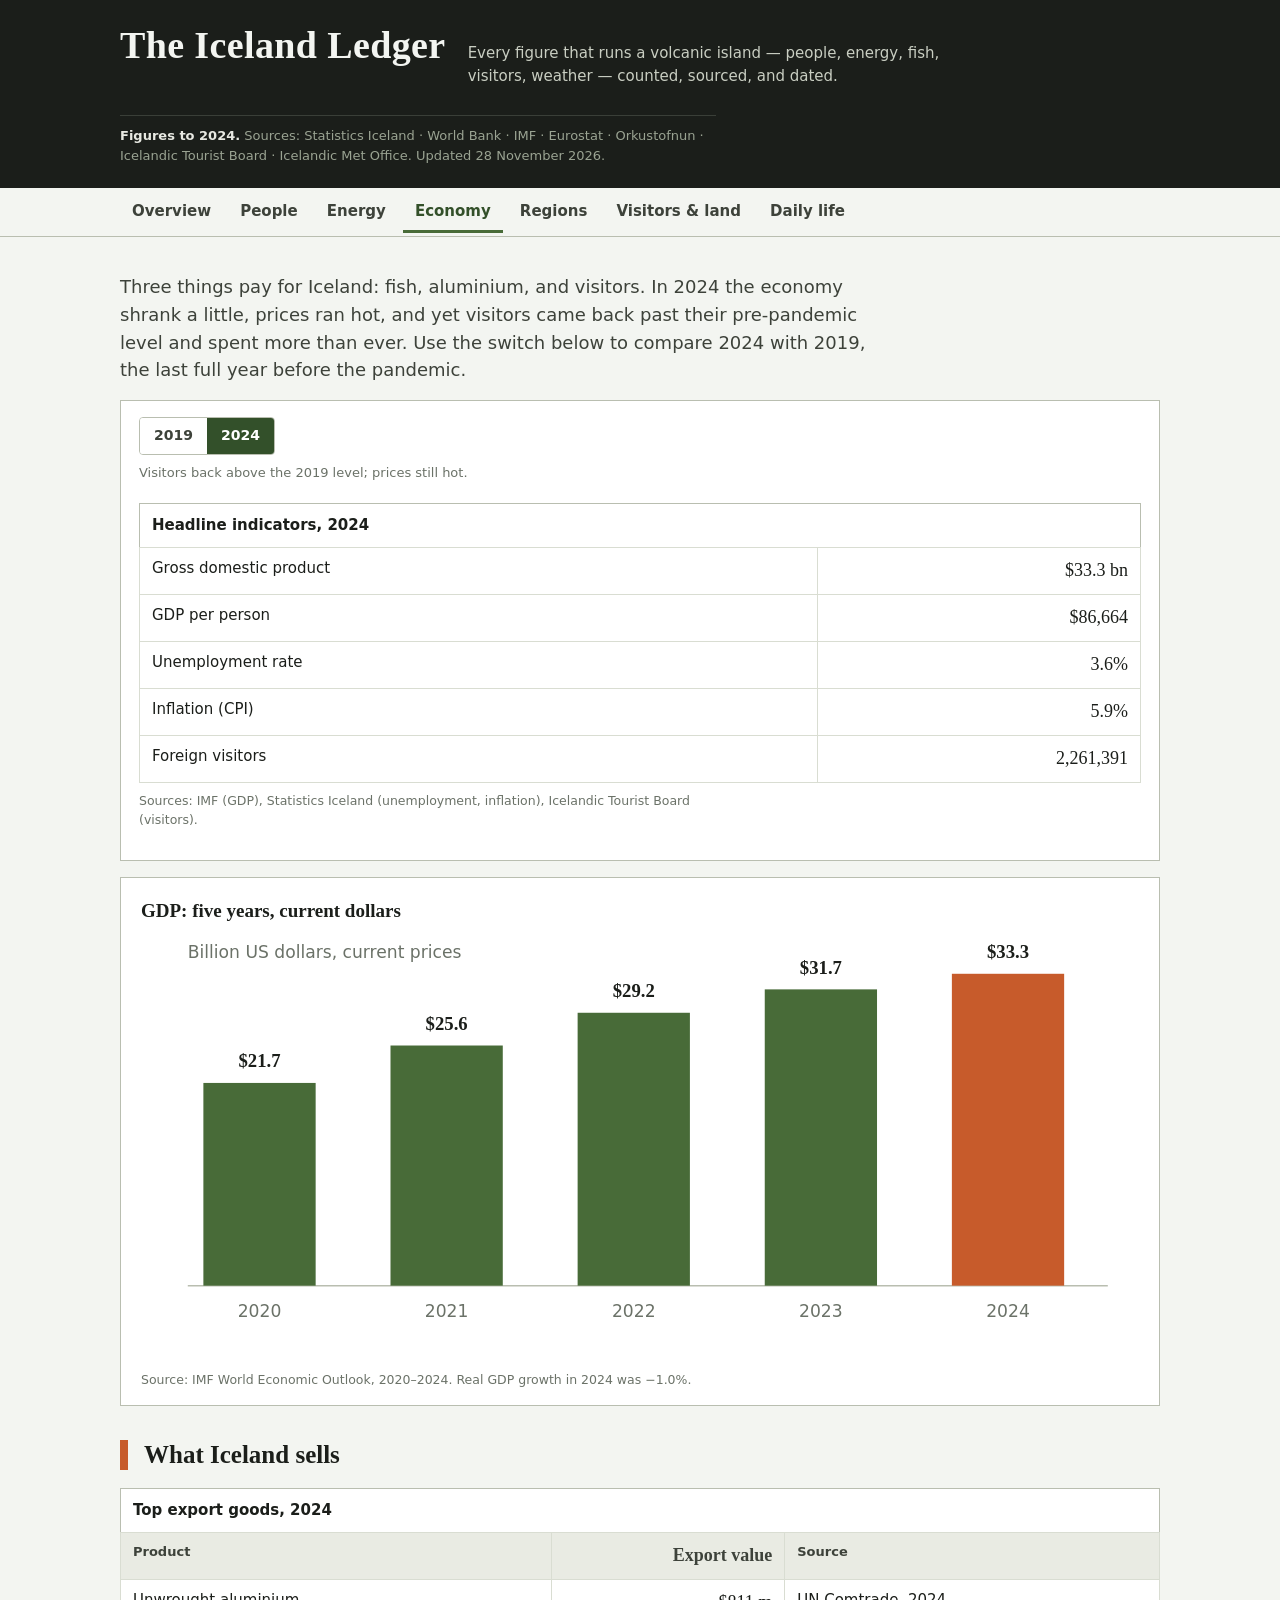
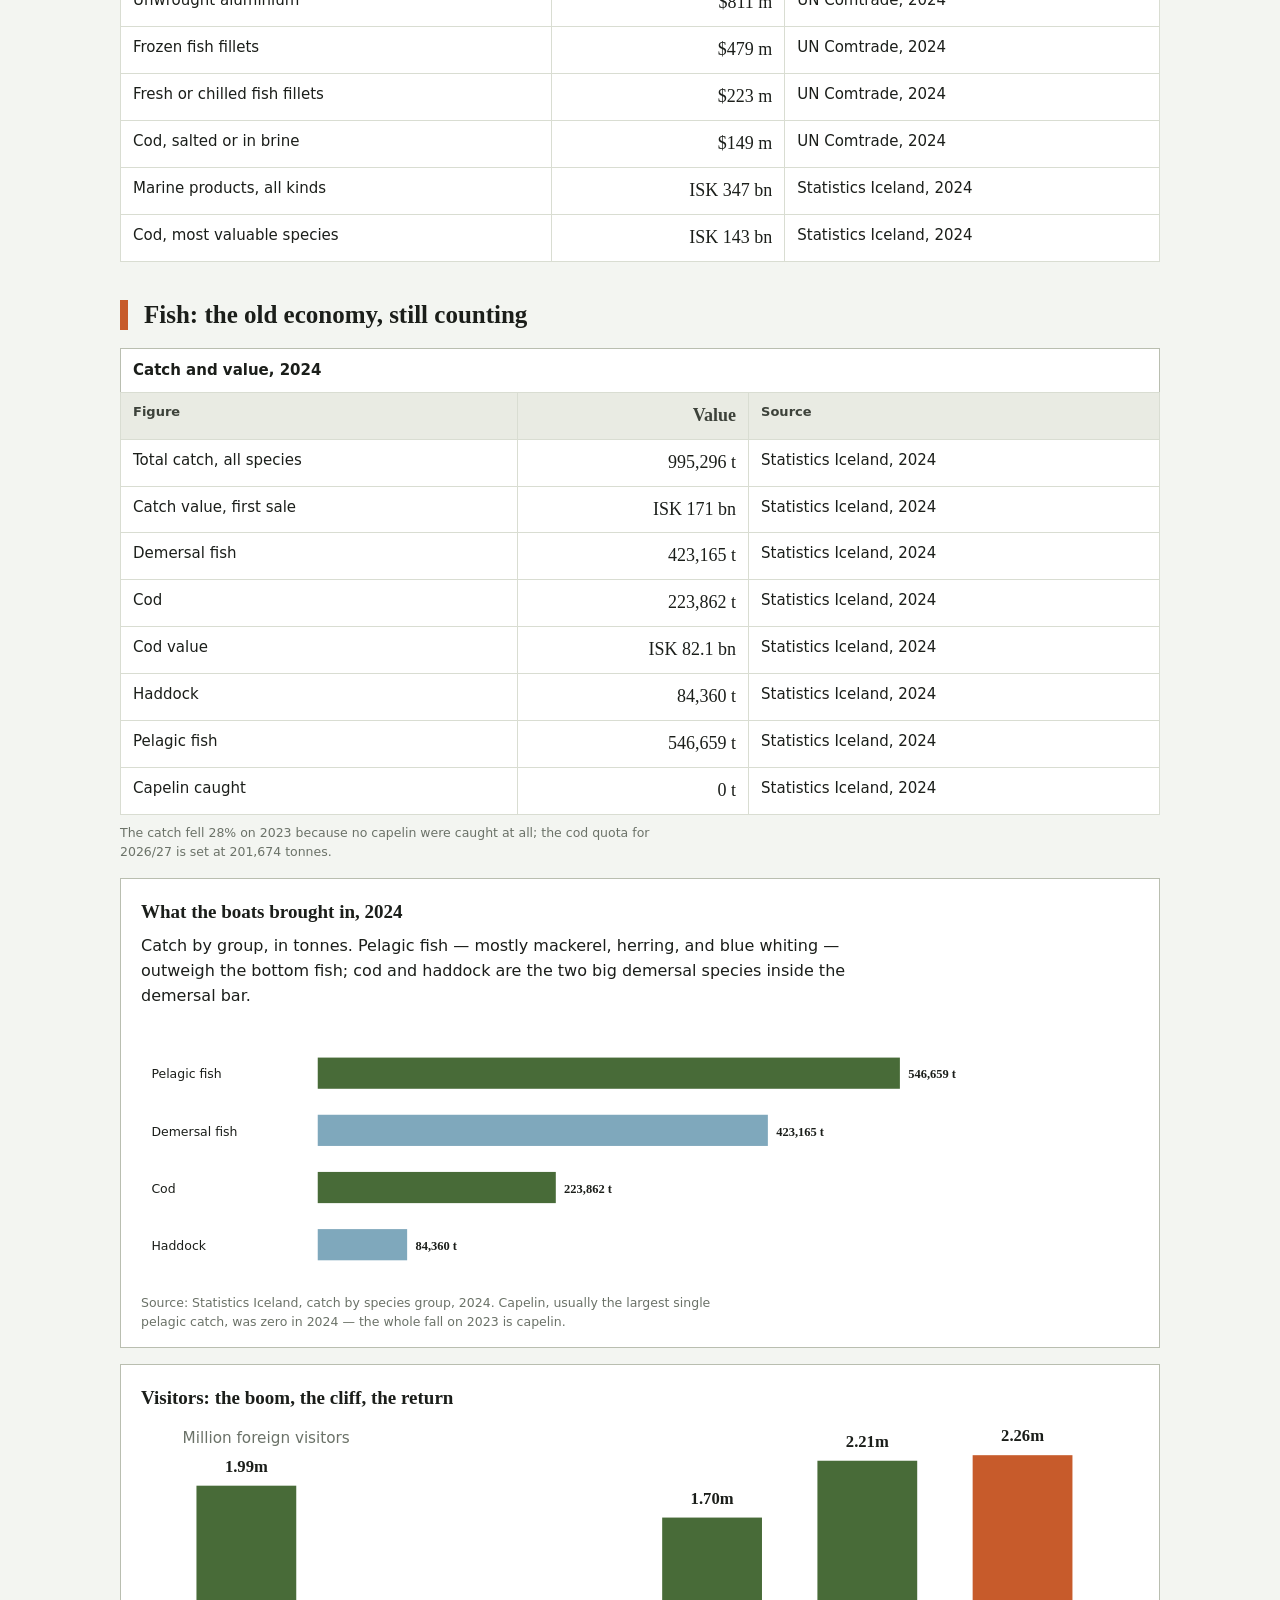
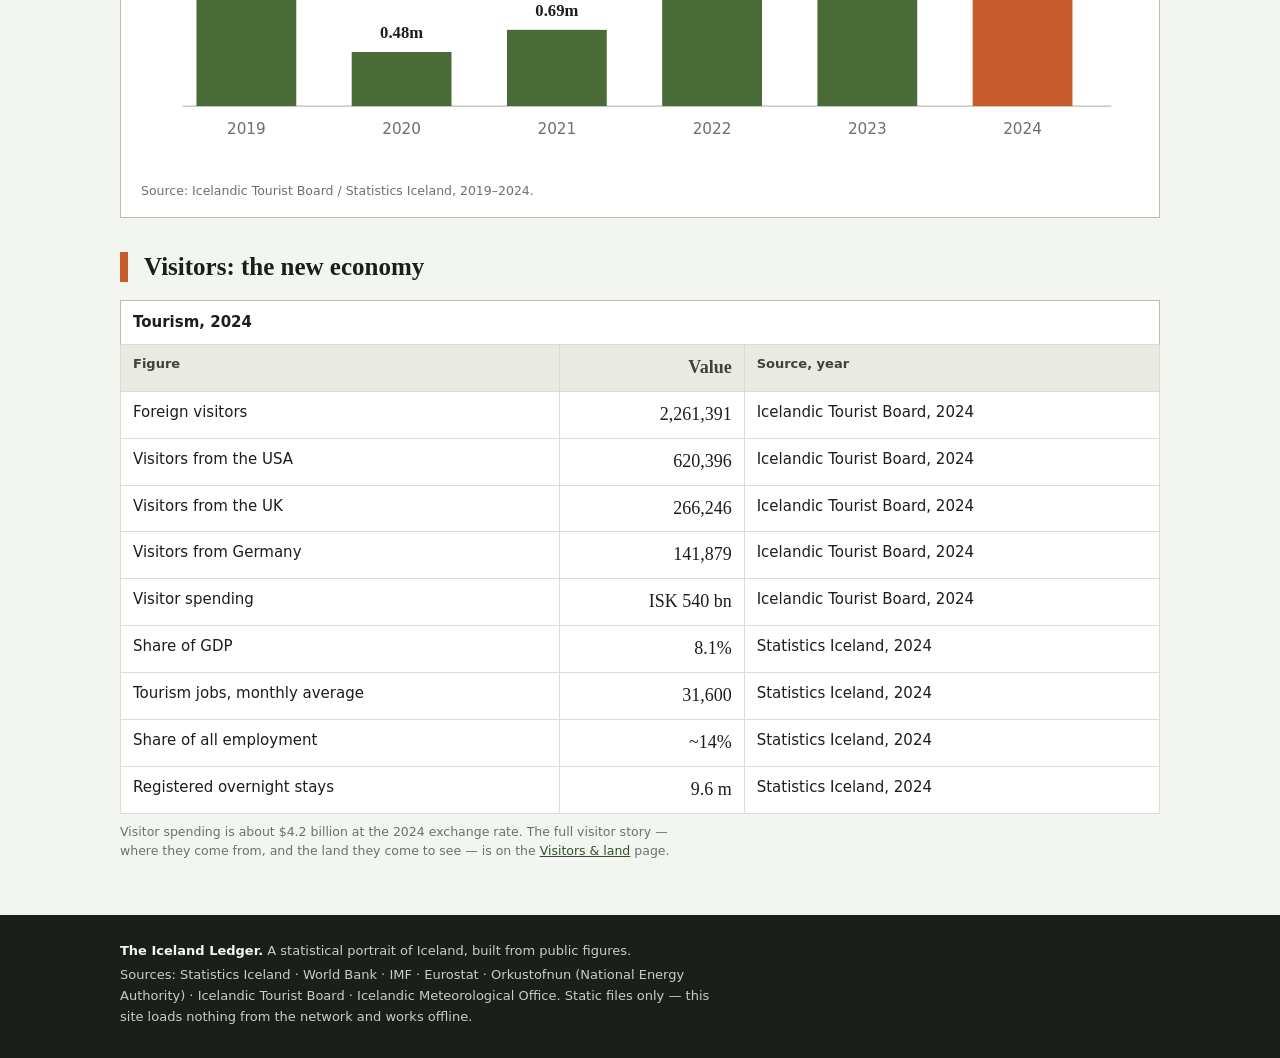
==== commit 827c89f6: "v3: 7th page (Visitors & land), year-comparison controls, new chart family per page" ====
--- a/app/economy.html
+++ b/app/economy.html
@@ -12,7 +12,7 @@
   <div class="wrap">
     <h1>The Iceland Ledger</h1>
     <p class="tagline">Every figure that runs a volcanic island — people, energy, fish, visitors, weather — counted, sourced, and dated.</p>
-    <p class="dateline"><b>Figures to 2024.</b> Sources: Statistics Iceland · World Bank · IMF · Eurostat · Orkustofnun · Icelandic Tourist Board · Icelandic Met Office. Updated 27 November 2026.</p>
+    <p class="dateline"><b>Figures to 2024.</b> Sources: Statistics Iceland · World Bank · IMF · Eurostat · Orkustofnun · Icelandic Tourist Board · Icelandic Met Office. Updated 28 November 2026.</p>
   </div>
 </header>
 <nav class="nav" aria-label="Sections">
@@ -24,6 +24,7 @@
       <a href="energy.html">Energy</a>
       <a href="economy.html" aria-current="page">Economy</a>
       <a href="regions.html">Regions</a>
+      <a href="tourism.html">Visitors &amp; land</a>
       <a href="life.html">Daily life</a>
     </div>
   </div>
@@ -33,7 +34,7 @@
     <p class="lede">Three things pay for Iceland: fish, aluminium, and visitors. In 2024 the economy shrank a little, prices ran hot, and yet visitors came back past their pre-pandemic level and spent more than ever. Use the switch below to compare 2024 with 2019, the last full year before the pandemic.</p>
 
     <div class="tool">
-      <span class="seg" role="group" aria-label="Choose year">
+      <span class="seg" data-switch="economy" role="group" aria-label="Choose year">
         <button type="button" data-year="2019" aria-pressed="false">2019</button>
         <button type="button" data-year="2024" aria-pressed="true">2024</button>
       </span>
@@ -110,6 +111,28 @@
     </div>
     <p class="source">The catch fell 28% on 2023 because no capelin were caught at all; the cod quota for 2026/27 is set at 201,674 tonnes.</p>
 
+    <div class="chart" id="catch-chart">
+      <h3>What the boats brought in, 2024</h3>
+      <p>Catch by group, in tonnes. Pelagic fish — mostly mackerel, herring, and blue whiting — outweigh the bottom fish; cod and haddock are the two big demersal species inside the demersal bar.</p>
+      <svg viewBox="0 0 960 260" role="img" aria-label="Horizontal bar chart: catch in tonnes in 2024. Pelagic fish 546,659; demersal fish 423,165; cod 223,862; haddock 84,360">
+        <g class="bar-label">
+          <text x="10" y="60">Pelagic fish</text><text x="10" y="115">Demersal fish</text>
+          <text x="10" y="170">Cod</text><text x="10" y="225">Haddock</text>
+        </g>
+        <g>
+          <rect x="170" y="40" width="560" height="30" fill="#486b38"/>
+          <rect x="170" y="95" width="433" height="30" fill="#7fa8bc"/>
+          <rect x="170" y="150" width="229" height="30" fill="#486b38"/>
+          <rect x="170" y="205" width="86" height="30" fill="#7fa8bc"/>
+        </g>
+        <g class="bar-value">
+          <text x="738" y="60">546,659 t</text><text x="611" y="115">423,165 t</text>
+          <text x="407" y="170">223,862 t</text><text x="264" y="225">84,360 t</text>
+        </g>
+      </svg>
+      <p class="chart-src">Source: Statistics Iceland, catch by species group, 2024. Capelin, usually the largest single pelagic catch, was zero in 2024 — the whole fall on 2023 is capelin.</p>
+    </div>
+
     <div class="chart">
       <h3>Visitors: the boom, the cliff, the return</h3>
       <svg viewBox="0 0 720 260" role="img" aria-label="Bar chart: foreign visitors in millions, 2019 1.99, 2020 0.48, 2021 0.69, 2022 1.70, 2023 2.21, 2024 2.26">
@@ -150,7 +173,7 @@
       </tbody>
     </table>
     </div>
-    <p class="source">Visitor spending is about $4.2 billion at the 2024 exchange rate.</p>
+    <p class="source">Visitor spending is about $4.2 billion at the 2024 exchange rate. The full visitor story — where they come from, and the land they come to see — is on the <a href="tourism.html">Visitors &amp; land</a> page.</p>
   </div>
 </main>
 <footer class="pagefoot">
--- a/app/style.css
+++ b/app/style.css
@@ -201,6 +201,7 @@
 .chart .axis { font-size: 11px; fill: var(--muted); font-family: var(--sans); }
 .chart .bar-label { font-size: 12px; fill: var(--ink); font-family: var(--sans); }
 .chart .bar-value { font-size: 12px; fill: var(--ink); font-family: var(--serif); font-weight: 700; }
+.chart .legend { font-size: 12px; fill: var(--ink-soft); font-family: var(--sans); }
 
 /* Two-column sections. */
 .cols { display: grid; grid-template-columns: 1fr 1fr; gap: 24px; }
